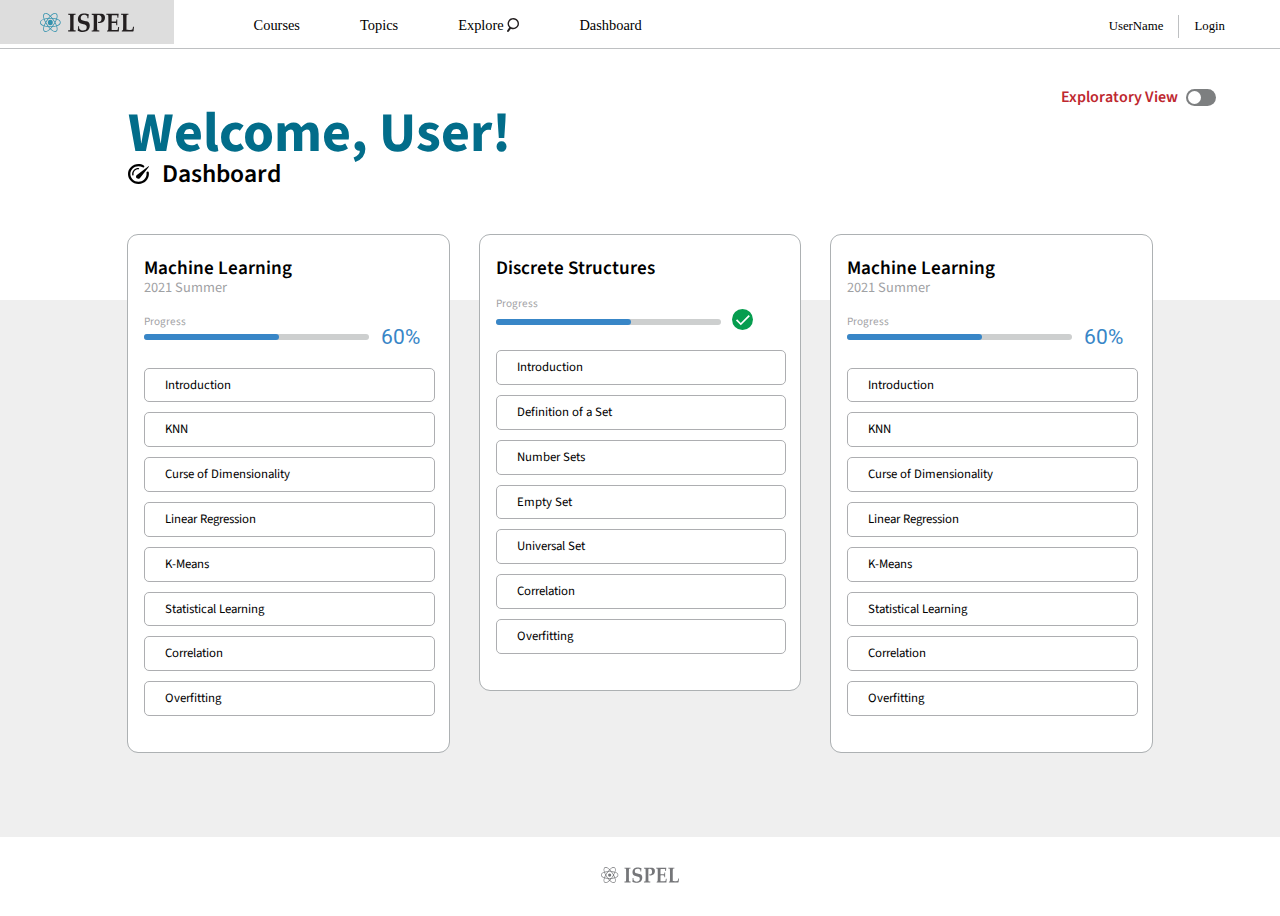
==== dashboard.html @ 9177a07e "init commit" ====
<!DOCTYPE html>
<html lang="en">
	<head>
		<meta charset="UTF-8">
		<meta name="viewport" content="width=device-width, initial-scale=1">
		<meta name="viewport" content="width=device-width, initial-scale=1.0">
		<title>Dashboard</title>
		<link rel="stylesheet" href="css/reset.css">
		<link rel="stylesheet" href="css/global_styles.css">
		<link rel="stylesheet" href="css/dashboard_styles.css">
	</head>
	<body>

		<nav class="ispel_nav">
			<ul class="ispel_nav_left">
				<li class="ispel_nav_logo"><img src="graphics/ispel_logo.svg" alt="ISPEL Logo"/></li>
				<li class="ispel_nav_item"><a href="#">Courses</a></li>
				<li class="ispel_nav_item"><a href="#">Topics</a></li>
				<li class="ispel_nav_item">
					<a href="#">Explore</a>
					<img class="explore_icon" style="height: 1em" src="graphics/explore_icon.svg" alt="Explore Icon"/>
				</li>
				<li class="ispel_nav_item"><a href="#">Dashboard</a></li>
			</ul>
			<ul class="ispel_nav_right">
				<li class="ispel_nav_item">UserName</li>
				<li class="ispel_nav_item">Login</li>
			</ul>
		</nav>

		<div class="dashboard_main_container">
			<div class="dashboard_container_one">
				<div class="dashboard_exploratory_switch">
					Exploratory View
					<label class="toggle_switch">
					  <input type="checkbox">
					  <span class="slider round"></span>
					</label>
				</div>
				<h1 class="dashboard_title">Welcome, User!</h1>
				<div class="dashboard_subtitle">
					<img class="dashboard_icon" style="height: .8em" src="graphics/dashboard_icon.svg" alt="Dashboard Icon"/>
					Dashboard
				</div>
			</div>
			<div class="dashboard_container_two">

				<div class="dashboard_card_container section group">
					<div class="dashboard_card col span_1_of_3">
						<div class="dashboard_card_inner_container">
							<h3 class="dashboard_card_title">Machine Learning</h3>
							<h4 class="dashboard_card_subtitle">2021 Summer</h4>
							<!-- Progress Bar Goes Here -->
							<div class="dashboard_card_progress">
								<div class="dashboard_card_progress_title">Progress</div>
								<div class="dashboard_card_progress_bar">
									<div class="dashboard_card_progress_bar_inner"></div>
								</div>
								<div class="dashboard_card_progress_figure">60%</div>
							</div>
							<ul class="dashboard_card_topic_list">
								<ul class="dashboard_card_topic_sublist">
									<li class="dashboard_card_topic dashboard_card_topic_incomplete">Introduction</li>
									<li class="dashboard_card_topic dashboard_card_topic_incomplete">KNN</li>
								</ul>
								<ul class="dashboard_card_topic_sublist">
									<li class="dashboard_card_topic dashboard_card_topic_incomplete">Curse of Dimensionality</li>
									<li class="dashboard_card_topic dashboard_card_topic_incomplete">Linear Regression</li>
								</ul>
								<ul class="dashboard_card_topic_sublist">
									<li class="dashboard_card_topic dashboard_card_topic_incomplete">K-Means</li>
									<li class="dashboard_card_topic dashboard_card_topic_incomplete">Statistical Learning</li>
								</ul>
								<ul class="dashboard_card_topic_sublist">
									<li class="dashboard_card_topic dashboard_card_topic_incomplete">Correlation</li>
									<li class="dashboard_card_topic dashboard_card_topic_incomplete">Overfitting</li>
								</ul>
							</ul>
						</div>
					</div>
					<div class="dashboard_card col span_1_of_3">
						<div class="dashboard_card_inner_container">
							<h3 class="dashboard_card_title">Discrete Structures</h3>
							<h4 class="dashboard_card_subtitle"></h4>
							<!-- Progress Bar Goes Here -->
							<div class="dashboard_card_progress">
								<div class="dashboard_card_progress_title">Progress</div>
								<div class="dashboard_card_progress_bar">
									<div class="dashboard_card_progress_bar_inner"></div>
								</div>
								<div class="dashboard_card_progress_figure">
									<img src="graphics/complete_checkmark.svg" style="height: 1em" alt="Complete Checkmark"/>
								</div>
							</div>
							<ul class="dashboard_card_topic_list">
								<ul class="dashboard_card_topic_sublist">
									<li class="dashboard_card_topic dashboard_card_topic_incomplete">Introduction</li>
								</ul>
								<ul class="dashboard_card_topic_sublist">
									<li class="dashboard_card_topic dashboard_card_topic_incomplete">Definition of a Set</li>
									<li class="dashboard_card_topic dashboard_card_topic_incomplete">Number Sets</li>
								</ul>
								<ul class="dashboard_card_topic_sublist">
									<li class="dashboard_card_topic dashboard_card_topic_incomplete">Empty Set</li>
									<li class="dashboard_card_topic dashboard_card_topic_incomplete">Universal Set</li>
								</ul>
								<ul class="dashboard_card_topic_sublist">
									<li class="dashboard_card_topic dashboard_card_topic_incomplete">Correlation</li>
									<li class="dashboard_card_topic dashboard_card_topic_incomplete">Overfitting</li>
								</ul>
							</ul>
						</div>
					</div>
					<div class="dashboard_card col span_1_of_3">
						<div class="dashboard_card_inner_container">
							<h3 class="dashboard_card_title">Machine Learning</h3>
							<h4 class="dashboard_card_subtitle">2021 Summer</h4>
							<!-- Progress Bar Goes Here -->
							<div class="dashboard_card_progress">
								<div class="dashboard_card_progress_title">Progress</div>
								<div class="dashboard_card_progress_bar">
									<div class="dashboard_card_progress_bar_inner"></div>
								</div>
								<div class="dashboard_card_progress_figure">60%</div>
							</div>
							<ul class="dashboard_card_topic_list">
								<ul class="dashboard_card_topic_sublist">
									<li class="dashboard_card_topic dashboard_card_topic_incomplete">Introduction</li>
									<li class="dashboard_card_topic dashboard_card_topic_incomplete">KNN</li>
								</ul>
								<ul class="dashboard_card_topic_sublist">
									<li class="dashboard_card_topic dashboard_card_topic_incomplete">Curse of Dimensionality</li>
									<li class="dashboard_card_topic dashboard_card_topic_incomplete">Linear Regression</li>
								</ul>
								<ul class="dashboard_card_topic_sublist">
									<li class="dashboard_card_topic dashboard_card_topic_incomplete">K-Means</li>
									<li class="dashboard_card_topic dashboard_card_topic_incomplete">Statistical Learning</li>
								</ul>
								<ul class="dashboard_card_topic_sublist">
									<li class="dashboard_card_topic dashboard_card_topic_incomplete">Correlation</li>
									<li class="dashboard_card_topic dashboard_card_topic_incomplete">Overfitting</li>
								</ul>
							</ul>
						</div>
					</div>
				</div>

			</div>
		</div>

	<footer>
		<ul class="footer_list">
			<li><img src="graphics/ispel_logo_greyscale.svg" style="height: 1em" alt="ISPEL Logo"/></li>
		</ul>
	</footer>

	</body>
</html>
---- css/global_styles.css ----
@import url("https://fonts.googleapis.com/css2?family=Source+Sans+3:wght@400;600;700&display=swap");
html {
  font-family: "Source Sans 3", sans-serif;
}

/*# sourceMappingURL=global_styles.css.map */
---- css/dashboard_styles.css ----
/* variables for adding borders globally. Use for testing purposes */
@import "../css/nav_styles.css";
@import "../css/dashboard_card.css";
@import "../css/footer_styles.css";
@import "../css/toggle_switch_styles.css";
body {
  margin: 0;
  min-width: 1000px;
}

.dashboard_main_container {
  width: 100%;
  border: none thin red;
}

.dashboard_container_one {
  width: 100%;
  border: none thin red;
  padding: 2.5em 0 7em 0;
}
.dashboard_container_one .dashboard_exploratory_switch {
  font-weight: 600;
  color: #be282f;
  width: 90%;
  margin: 0 auto;
  border: none thin red;
  text-align: right;
}
.dashboard_container_one .dashboard_exploratory_switch .toggle_switch {
  margin-left: 5px;
}
.dashboard_container_one .dashboard_title {
  font-size: 3.5em;
  font-weight: 700;
  color: #026D8A;
  width: 80%;
  margin: 0 auto;
  border: none thin red;
}
.dashboard_container_one .dashboard_subtitle {
  font-size: 1.6em;
  font-weight: 600;
  width: 80%;
  margin: 0 auto;
  border: none thin red;
}
.dashboard_container_one .dashboard_subtitle .dashboard_icon {
  position: relative;
  top: 2px;
  margin-right: 8px;
}

.dashboard_container_two {
  width: 100%;
  background-color: #efefef;
}
.dashboard_container_two .dashboard_card_container {
  width: 80%;
  margin: 0 auto;
  position: relative;
  top: -4.7em;
}

/*# sourceMappingURL=dashboard_styles.css.map */
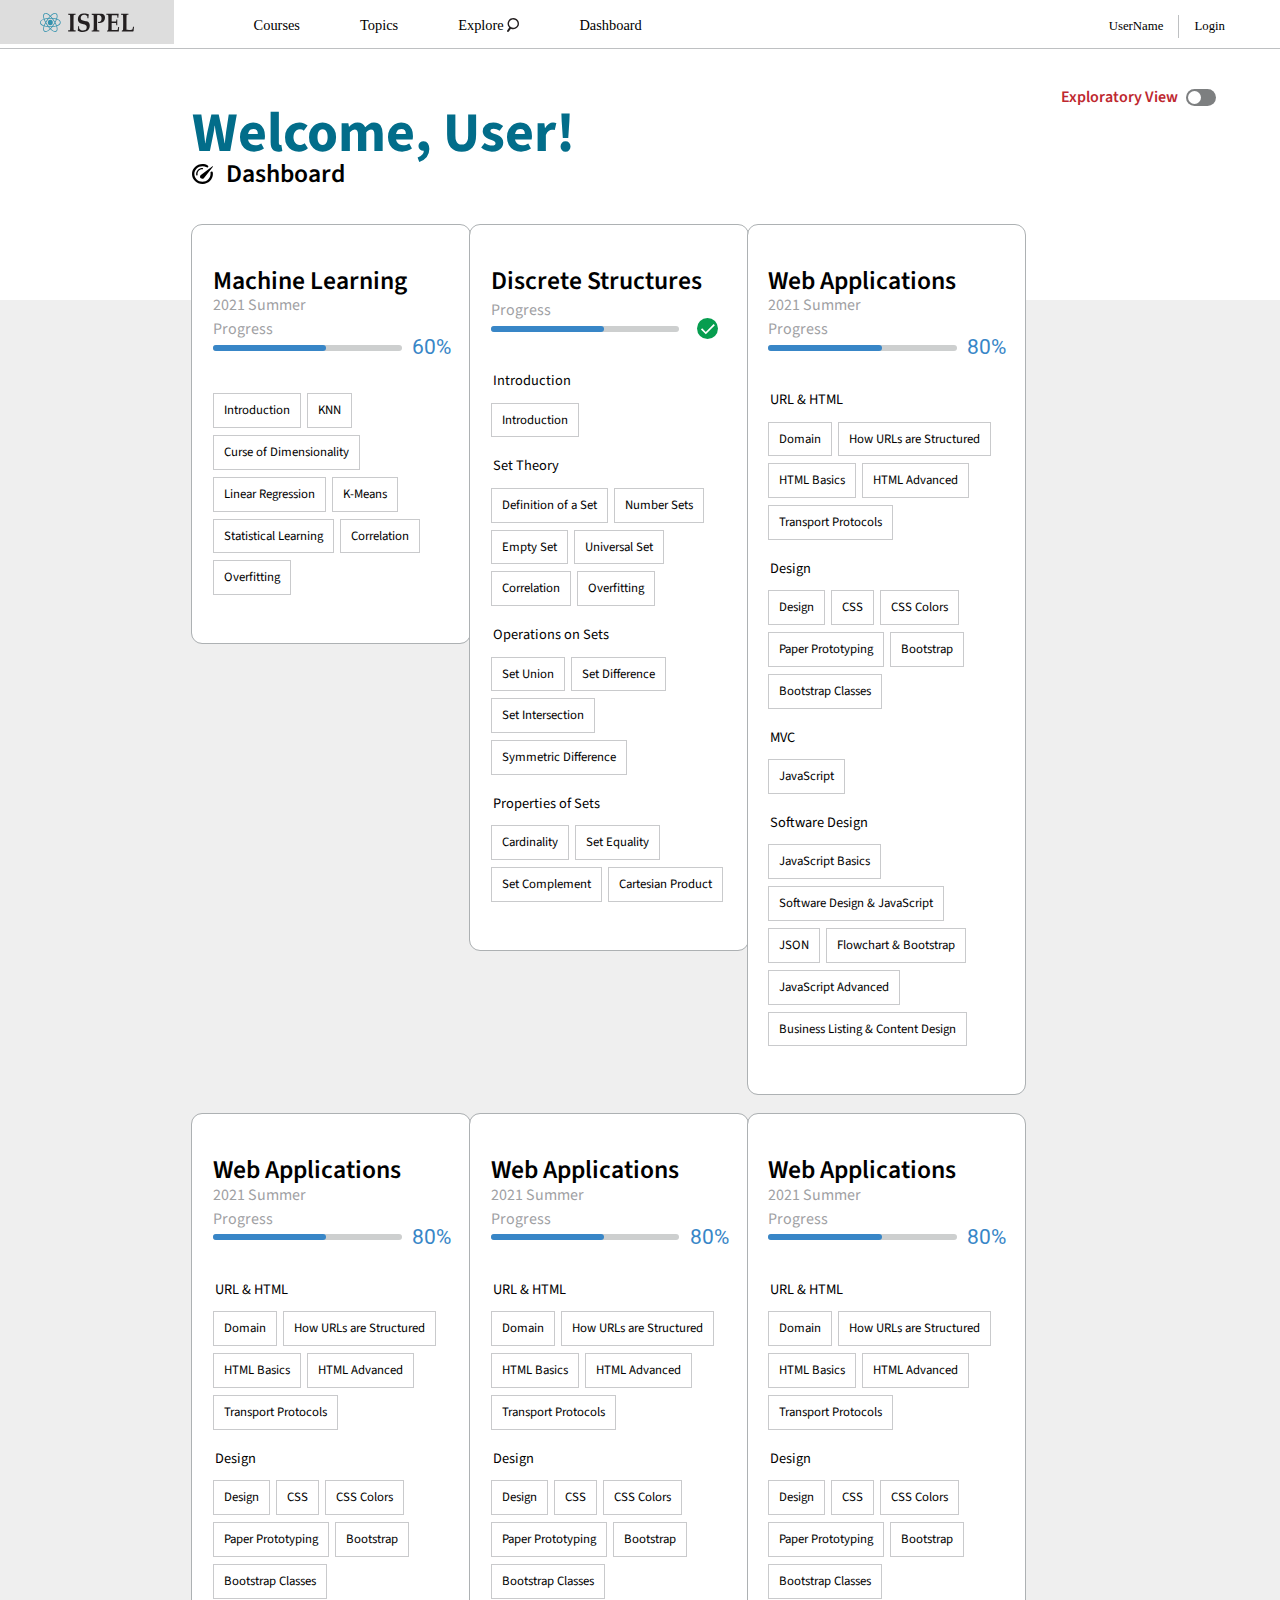
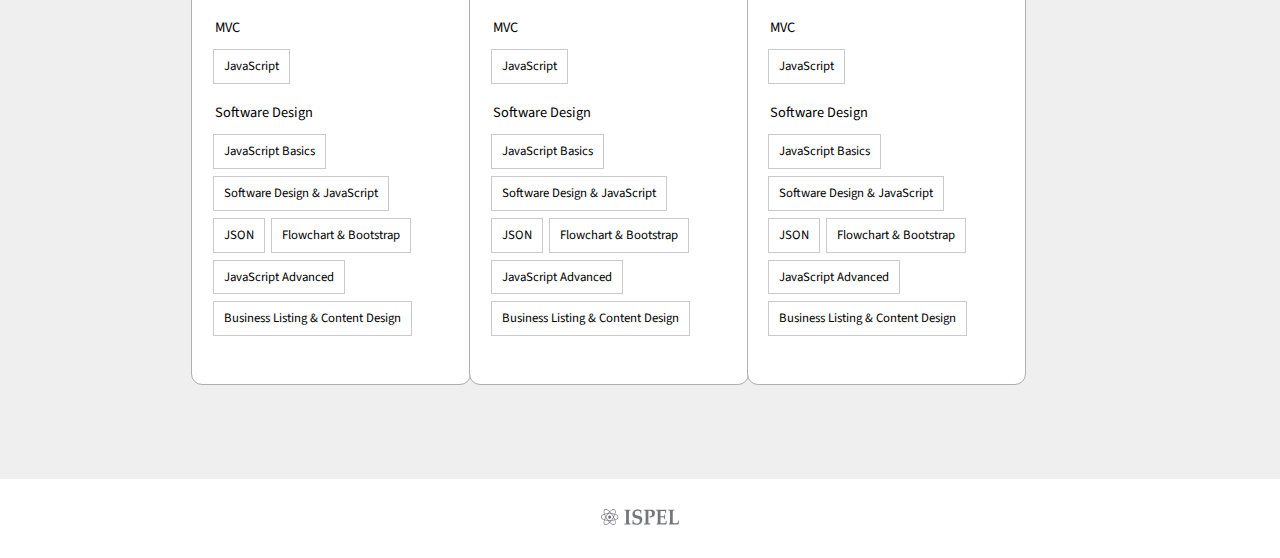
==== commit c52e848b: "Login and Dashboard CSS Complete" ====
--- a/dashboard.html
+++ b/dashboard.html
@@ -2,12 +2,14 @@
 <html lang="en">
 	<head>
 		<meta charset="UTF-8">
+		<link rel="preconnect" href="https://fonts.googleapis.com">
+		<link rel="preconnect" href="https://fonts.gstatic.com" crossorigin>
 		<meta name="viewport" content="width=device-width, initial-scale=1">
 		<meta name="viewport" content="width=device-width, initial-scale=1.0">
 		<title>Dashboard</title>
 		<link rel="stylesheet" href="css/reset.css">
 		<link rel="stylesheet" href="css/global_styles.css">
-		<link rel="stylesheet" href="css/dashboard_styles.css">
+		<link rel="stylesheet" href="css/dashboard/dashboard_styles.css">
 	</head>
 	<body>
 
@@ -45,8 +47,9 @@
 			</div>
 			<div class="dashboard_container_two">
 
-				<div class="dashboard_card_container section group">
-					<div class="dashboard_card col span_1_of_3">
+				<div class="dashboard_card_container grid">
+
+					<div class="grid-item dashboard_card">
 						<div class="dashboard_card_inner_container">
 							<h3 class="dashboard_card_title">Machine Learning</h3>
 							<h4 class="dashboard_card_subtitle">2021 Summer</h4>
@@ -62,23 +65,17 @@
 								<ul class="dashboard_card_topic_sublist">
 									<li class="dashboard_card_topic dashboard_card_topic_incomplete">Introduction</li>
 									<li class="dashboard_card_topic dashboard_card_topic_incomplete">KNN</li>
-								</ul>
-								<ul class="dashboard_card_topic_sublist">
 									<li class="dashboard_card_topic dashboard_card_topic_incomplete">Curse of Dimensionality</li>
 									<li class="dashboard_card_topic dashboard_card_topic_incomplete">Linear Regression</li>
-								</ul>
-								<ul class="dashboard_card_topic_sublist">
 									<li class="dashboard_card_topic dashboard_card_topic_incomplete">K-Means</li>
 									<li class="dashboard_card_topic dashboard_card_topic_incomplete">Statistical Learning</li>
-								</ul>
-								<ul class="dashboard_card_topic_sublist">
 									<li class="dashboard_card_topic dashboard_card_topic_incomplete">Correlation</li>
 									<li class="dashboard_card_topic dashboard_card_topic_incomplete">Overfitting</li>
 								</ul>
 							</ul>
 						</div>
 					</div>
-					<div class="dashboard_card col span_1_of_3">
+					<div class="grid-item dashboard_card">
 						<div class="dashboard_card_inner_container">
 							<h3 class="dashboard_card_title">Discrete Structures</h3>
 							<h4 class="dashboard_card_subtitle"></h4>
@@ -93,56 +90,221 @@
 								</div>
 							</div>
 							<ul class="dashboard_card_topic_list">
+								<h4 class="dashboard_topic_header">Introduction</h4>
 								<ul class="dashboard_card_topic_sublist">
 									<li class="dashboard_card_topic dashboard_card_topic_incomplete">Introduction</li>
 								</ul>
+								<h4 class="dashboard_topic_header">Set Theory</h4>
 								<ul class="dashboard_card_topic_sublist">
 									<li class="dashboard_card_topic dashboard_card_topic_incomplete">Definition of a Set</li>
 									<li class="dashboard_card_topic dashboard_card_topic_incomplete">Number Sets</li>
-								</ul>
-								<ul class="dashboard_card_topic_sublist">
 									<li class="dashboard_card_topic dashboard_card_topic_incomplete">Empty Set</li>
 									<li class="dashboard_card_topic dashboard_card_topic_incomplete">Universal Set</li>
-								</ul>
-								<ul class="dashboard_card_topic_sublist">
 									<li class="dashboard_card_topic dashboard_card_topic_incomplete">Correlation</li>
 									<li class="dashboard_card_topic dashboard_card_topic_incomplete">Overfitting</li>
 								</ul>
-							</ul>
-						</div>
-					</div>
-					<div class="dashboard_card col span_1_of_3">
-						<div class="dashboard_card_inner_container">
-							<h3 class="dashboard_card_title">Machine Learning</h3>
-							<h4 class="dashboard_card_subtitle">2021 Summer</h4>
-							<!-- Progress Bar Goes Here -->
-							<div class="dashboard_card_progress">
-								<div class="dashboard_card_progress_title">Progress</div>
-								<div class="dashboard_card_progress_bar">
-									<div class="dashboard_card_progress_bar_inner"></div>
-								</div>
-								<div class="dashboard_card_progress_figure">60%</div>
-							</div>
-							<ul class="dashboard_card_topic_list">
-								<ul class="dashboard_card_topic_sublist">
-									<li class="dashboard_card_topic dashboard_card_topic_incomplete">Introduction</li>
-									<li class="dashboard_card_topic dashboard_card_topic_incomplete">KNN</li>
-								</ul>
-								<ul class="dashboard_card_topic_sublist">
-									<li class="dashboard_card_topic dashboard_card_topic_incomplete">Curse of Dimensionality</li>
-									<li class="dashboard_card_topic dashboard_card_topic_incomplete">Linear Regression</li>
-								</ul>
-								<ul class="dashboard_card_topic_sublist">
-									<li class="dashboard_card_topic dashboard_card_topic_incomplete">K-Means</li>
-									<li class="dashboard_card_topic dashboard_card_topic_incomplete">Statistical Learning</li>
-								</ul>
-								<ul class="dashboard_card_topic_sublist">
-									<li class="dashboard_card_topic dashboard_card_topic_incomplete">Correlation</li>
-									<li class="dashboard_card_topic dashboard_card_topic_incomplete">Overfitting</li>
-								</ul>
-							</ul>
-						</div>
-					</div>
+								<h4 class="dashboard_topic_header">Operations on Sets</h4>
+								<ul class="dashboard_card_topic_sublist">
+									<li class="dashboard_card_topic dashboard_card_topic_incomplete">Set Union</li>
+									<li class="dashboard_card_topic dashboard_card_topic_incomplete">Set Difference</li>
+									<li class="dashboard_card_topic dashboard_card_topic_incomplete">Set Intersection</li>
+									<li class="dashboard_card_topic dashboard_card_topic_incomplete">Symmetric Difference</li>
+								</ul>
+								<h4 class="dashboard_topic_header">Properties of Sets</h4>
+								<ul class="dashboard_card_topic_sublist">
+									<li class="dashboard_card_topic dashboard_card_topic_incomplete">Cardinality</li>
+									<li class="dashboard_card_topic dashboard_card_topic_incomplete">Set Equality</li>
+									<li class="dashboard_card_topic dashboard_card_topic_incomplete">Set Complement</li>
+									<li class="dashboard_card_topic dashboard_card_topic_incomplete">Cartesian Product</li>
+								</ul>
+							</ul>
+						</div>
+					</div>
+					<div class="grid-item dashboard_card">
+						<div class="dashboard_card_inner_container">
+							<h3 class="dashboard_card_title">Web Applications</h3>
+							<h4 class="dashboard_card_subtitle">2021 Summer</h4>
+							<!-- Progress Bar Goes Here -->
+							<div class="dashboard_card_progress">
+								<div class="dashboard_card_progress_title">Progress</div>
+								<div class="dashboard_card_progress_bar">
+									<div class="dashboard_card_progress_bar_inner"></div>
+								</div>
+								<div class="dashboard_card_progress_figure">80%</div>
+							</div>
+							<ul class="dashboard_card_topic_list">
+								<h4 class="dashboard_topic_header">URL & HTML</h4>
+								<ul class="dashboard_card_topic_sublist">
+									<li class="dashboard_card_topic dashboard_card_topic_incomplete">Domain</li>
+									<li class="dashboard_card_topic dashboard_card_topic_incomplete">How URLs are Structured</li>
+									<li class="dashboard_card_topic dashboard_card_topic_incomplete">HTML Basics</li>
+									<li class="dashboard_card_topic dashboard_card_topic_incomplete">HTML Advanced</li>
+									<li class="dashboard_card_topic dashboard_card_topic_incomplete">Transport Protocols</li>
+								</ul>
+								<h4 class="dashboard_topic_header">Design</h4>
+								<ul class="dashboard_card_topic_sublist">
+									<li class="dashboard_card_topic dashboard_card_topic_incomplete">Design</li>
+									<li class="dashboard_card_topic dashboard_card_topic_incomplete">CSS</li>
+									<li class="dashboard_card_topic dashboard_card_topic_incomplete">CSS Colors</li>
+									<li class="dashboard_card_topic dashboard_card_topic_incomplete">Paper Prototyping</li>
+									<li class="dashboard_card_topic dashboard_card_topic_incomplete">Bootstrap</li>
+									<li class="dashboard_card_topic dashboard_card_topic_incomplete">Bootstrap Classes</li>
+								</ul>
+								<h4 class="dashboard_topic_header">MVC</h4>
+								<ul class="dashboard_card_topic_sublist">
+									<li class="dashboard_card_topic dashboard_card_topic_incomplete">JavaScript</li>
+								</ul>
+								<h4 class="dashboard_topic_header">Software Design</h4>
+								<ul class="dashboard_card_topic_sublist">
+									<li class="dashboard_card_topic dashboard_card_topic_incomplete">JavaScript Basics</li>
+									<li class="dashboard_card_topic dashboard_card_topic_incomplete">Software Design & JavaScript</li>
+									<li class="dashboard_card_topic dashboard_card_topic_incomplete">JSON</li>
+									<li class="dashboard_card_topic dashboard_card_topic_incomplete">Flowchart & Bootstrap</li>
+									<li class="dashboard_card_topic dashboard_card_topic_incomplete">JavaScript Advanced</li>
+									<li class="dashboard_card_topic dashboard_card_topic_incomplete">Business Listing & Content Design</li>
+								</ul>
+							</ul>
+						</div>
+					</div>
+					<div class="grid-item dashboard_card">
+						<div class="dashboard_card_inner_container">
+							<h3 class="dashboard_card_title">Web Applications</h3>
+							<h4 class="dashboard_card_subtitle">2021 Summer</h4>
+							<!-- Progress Bar Goes Here -->
+							<div class="dashboard_card_progress">
+								<div class="dashboard_card_progress_title">Progress</div>
+								<div class="dashboard_card_progress_bar">
+									<div class="dashboard_card_progress_bar_inner"></div>
+								</div>
+								<div class="dashboard_card_progress_figure">80%</div>
+							</div>
+							<ul class="dashboard_card_topic_list">
+								<h4 class="dashboard_topic_header">URL & HTML</h4>
+								<ul class="dashboard_card_topic_sublist">
+									<li class="dashboard_card_topic dashboard_card_topic_incomplete">Domain</li>
+									<li class="dashboard_card_topic dashboard_card_topic_incomplete">How URLs are Structured</li>
+									<li class="dashboard_card_topic dashboard_card_topic_incomplete">HTML Basics</li>
+									<li class="dashboard_card_topic dashboard_card_topic_incomplete">HTML Advanced</li>
+									<li class="dashboard_card_topic dashboard_card_topic_incomplete">Transport Protocols</li>
+								</ul>
+								<h4 class="dashboard_topic_header">Design</h4>
+								<ul class="dashboard_card_topic_sublist">
+									<li class="dashboard_card_topic dashboard_card_topic_incomplete">Design</li>
+									<li class="dashboard_card_topic dashboard_card_topic_incomplete">CSS</li>
+									<li class="dashboard_card_topic dashboard_card_topic_incomplete">CSS Colors</li>
+									<li class="dashboard_card_topic dashboard_card_topic_incomplete">Paper Prototyping</li>
+									<li class="dashboard_card_topic dashboard_card_topic_incomplete">Bootstrap</li>
+									<li class="dashboard_card_topic dashboard_card_topic_incomplete">Bootstrap Classes</li>
+								</ul>
+								<h4 class="dashboard_topic_header">MVC</h4>
+								<ul class="dashboard_card_topic_sublist">
+									<li class="dashboard_card_topic dashboard_card_topic_incomplete">JavaScript</li>
+								</ul>
+								<h4 class="dashboard_topic_header">Software Design</h4>
+								<ul class="dashboard_card_topic_sublist">
+									<li class="dashboard_card_topic dashboard_card_topic_incomplete">JavaScript Basics</li>
+									<li class="dashboard_card_topic dashboard_card_topic_incomplete">Software Design & JavaScript</li>
+									<li class="dashboard_card_topic dashboard_card_topic_incomplete">JSON</li>
+									<li class="dashboard_card_topic dashboard_card_topic_incomplete">Flowchart & Bootstrap</li>
+									<li class="dashboard_card_topic dashboard_card_topic_incomplete">JavaScript Advanced</li>
+									<li class="dashboard_card_topic dashboard_card_topic_incomplete">Business Listing & Content Design</li>
+								</ul>
+							</ul>
+						</div>
+					</div>
+					<div class="grid-item dashboard_card">
+						<div class="dashboard_card_inner_container">
+							<h3 class="dashboard_card_title">Web Applications</h3>
+							<h4 class="dashboard_card_subtitle">2021 Summer</h4>
+							<!-- Progress Bar Goes Here -->
+							<div class="dashboard_card_progress">
+								<div class="dashboard_card_progress_title">Progress</div>
+								<div class="dashboard_card_progress_bar">
+									<div class="dashboard_card_progress_bar_inner"></div>
+								</div>
+								<div class="dashboard_card_progress_figure">80%</div>
+							</div>
+							<ul class="dashboard_card_topic_list">
+								<h4 class="dashboard_topic_header">URL & HTML</h4>
+								<ul class="dashboard_card_topic_sublist">
+									<li class="dashboard_card_topic dashboard_card_topic_incomplete">Domain</li>
+									<li class="dashboard_card_topic dashboard_card_topic_incomplete">How URLs are Structured</li>
+									<li class="dashboard_card_topic dashboard_card_topic_incomplete">HTML Basics</li>
+									<li class="dashboard_card_topic dashboard_card_topic_incomplete">HTML Advanced</li>
+									<li class="dashboard_card_topic dashboard_card_topic_incomplete">Transport Protocols</li>
+								</ul>
+								<h4 class="dashboard_topic_header">Design</h4>
+								<ul class="dashboard_card_topic_sublist">
+									<li class="dashboard_card_topic dashboard_card_topic_incomplete">Design</li>
+									<li class="dashboard_card_topic dashboard_card_topic_incomplete">CSS</li>
+									<li class="dashboard_card_topic dashboard_card_topic_incomplete">CSS Colors</li>
+									<li class="dashboard_card_topic dashboard_card_topic_incomplete">Paper Prototyping</li>
+									<li class="dashboard_card_topic dashboard_card_topic_incomplete">Bootstrap</li>
+									<li class="dashboard_card_topic dashboard_card_topic_incomplete">Bootstrap Classes</li>
+								</ul>
+								<h4 class="dashboard_topic_header">MVC</h4>
+								<ul class="dashboard_card_topic_sublist">
+									<li class="dashboard_card_topic dashboard_card_topic_incomplete">JavaScript</li>
+								</ul>
+								<h4 class="dashboard_topic_header">Software Design</h4>
+								<ul class="dashboard_card_topic_sublist">
+									<li class="dashboard_card_topic dashboard_card_topic_incomplete">JavaScript Basics</li>
+									<li class="dashboard_card_topic dashboard_card_topic_incomplete">Software Design & JavaScript</li>
+									<li class="dashboard_card_topic dashboard_card_topic_incomplete">JSON</li>
+									<li class="dashboard_card_topic dashboard_card_topic_incomplete">Flowchart & Bootstrap</li>
+									<li class="dashboard_card_topic dashboard_card_topic_incomplete">JavaScript Advanced</li>
+									<li class="dashboard_card_topic dashboard_card_topic_incomplete">Business Listing & Content Design</li>
+								</ul>
+							</ul>
+						</div>
+					</div>
+					<div class="grid-item dashboard_card">
+						<div class="dashboard_card_inner_container">
+							<h3 class="dashboard_card_title">Web Applications</h3>
+							<h4 class="dashboard_card_subtitle">2021 Summer</h4>
+							<!-- Progress Bar Goes Here -->
+							<div class="dashboard_card_progress">
+								<div class="dashboard_card_progress_title">Progress</div>
+								<div class="dashboard_card_progress_bar">
+									<div class="dashboard_card_progress_bar_inner"></div>
+								</div>
+								<div class="dashboard_card_progress_figure">80%</div>
+							</div>
+							<ul class="dashboard_card_topic_list">
+								<h4 class="dashboard_topic_header">URL & HTML</h4>
+								<ul class="dashboard_card_topic_sublist">
+									<li class="dashboard_card_topic dashboard_card_topic_incomplete">Domain</li>
+									<li class="dashboard_card_topic dashboard_card_topic_incomplete">How URLs are Structured</li>
+									<li class="dashboard_card_topic dashboard_card_topic_incomplete">HTML Basics</li>
+									<li class="dashboard_card_topic dashboard_card_topic_incomplete">HTML Advanced</li>
+									<li class="dashboard_card_topic dashboard_card_topic_incomplete">Transport Protocols</li>
+								</ul>
+								<h4 class="dashboard_topic_header">Design</h4>
+								<ul class="dashboard_card_topic_sublist">
+									<li class="dashboard_card_topic dashboard_card_topic_incomplete">Design</li>
+									<li class="dashboard_card_topic dashboard_card_topic_incomplete">CSS</li>
+									<li class="dashboard_card_topic dashboard_card_topic_incomplete">CSS Colors</li>
+									<li class="dashboard_card_topic dashboard_card_topic_incomplete">Paper Prototyping</li>
+									<li class="dashboard_card_topic dashboard_card_topic_incomplete">Bootstrap</li>
+									<li class="dashboard_card_topic dashboard_card_topic_incomplete">Bootstrap Classes</li>
+								</ul>
+								<h4 class="dashboard_topic_header">MVC</h4>
+								<ul class="dashboard_card_topic_sublist">
+									<li class="dashboard_card_topic dashboard_card_topic_incomplete">JavaScript</li>
+								</ul>
+								<h4 class="dashboard_topic_header">Software Design</h4>
+								<ul class="dashboard_card_topic_sublist">
+									<li class="dashboard_card_topic dashboard_card_topic_incomplete">JavaScript Basics</li>
+									<li class="dashboard_card_topic dashboard_card_topic_incomplete">Software Design & JavaScript</li>
+									<li class="dashboard_card_topic dashboard_card_topic_incomplete">JSON</li>
+									<li class="dashboard_card_topic dashboard_card_topic_incomplete">Flowchart & Bootstrap</li>
+									<li class="dashboard_card_topic dashboard_card_topic_incomplete">JavaScript Advanced</li>
+									<li class="dashboard_card_topic dashboard_card_topic_incomplete">Business Listing & Content Design</li>
+								</ul>
+							</ul>
+						</div>
+					</div>
+
 				</div>
 
 			</div>
@@ -155,4 +317,11 @@
 	</footer>
 
 	</body>
+	<script
+	  src="https://code.jquery.com/jquery-3.6.4.min.js"
+	  integrity="sha256-oP6HI9z1XaZNBrJURtCoUT5SUnxFr8s3BzRl+cbzUq8="
+	  crossorigin="anonymous">
+	</script>
+	<script src="./js/masonry.js"></script>
+	<script src="./js/dashboard_scripts.js"></script>
 </html>--- a/css/dashboard/dashboard_styles.css
+++ b/css/dashboard/dashboard_styles.css
@@ -0,0 +1,315 @@
+/* variables for adding borders globally. Use for testing purposes */ /* Navigation */
+/* Variables for adding borders globally. Use for testing purposes */
+/* Navigation Fonts */
+@import url("https://fonts.cdnfonts.com/css/palatino-linotype"); /* Palatino Linotype https://www.cdnfonts.com/palatino-linotype.font */
+/* General styles---------------- */
+@import url("https://fonts.googleapis.com/css2?family=Roboto:wght@500&family=Source+Sans+3:wght@400;600;700&display=swap");
+.ispel_nav {
+  font-family: "Palatino Linotype", Palatino, Georgia, serif;
+  overflow: hidden;
+  border-bottom: solid thin #BEC0C2;
+}
+
+.ispel_nav li {
+  float: left;
+  display: block;
+  color: black;
+  text-align: center;
+  text-decoration: none;
+}
+
+/* Left Nav Bar--------------------- */
+.ispel_nav_left {
+  font-size: 0.9em;
+  /* Right margin on ispel logo */
+}
+.ispel_nav_left .ispel_nav_item {
+  padding: 18px 30px 15px 30px;
+}
+.ispel_nav_left li:first-child {
+  margin-right: 50px;
+}
+
+/* Right Nav Bar----------------------- */
+.ispel_nav_logo {
+  width: 6.5em;
+  padding: 13px 40px 10px 40px;
+}
+
+.ispel_nav_right {
+  font-size: 0.8em;
+  float: right;
+  margin-right: 40px;
+}
+.ispel_nav_right .ispel_nav_item {
+  align-content: center;
+  padding: 5px 15px 5px 15px;
+  margin: 15px 0 10px 0;
+}
+.ispel_nav_right .ispel_nav_item:first-child {
+  border-right: solid thin #BEC0C2;
+}
+
+/* Specificities----------------- */
+.explore_icon {
+  position: relative;
+  margin-top: -4px;
+  top: 2px;
+  left: 0;
+}
+
+.ispel_nav li:hover {
+  background-color: #ddd;
+  color: black;
+}
+
+footer {
+  text-align: center;
+}
+
+.footer_list {
+  margin: 30px auto;
+}
+
+.toggle_switch {
+  position: relative;
+  display: inline-block;
+  width: 30px;
+  height: 17px;
+}
+
+.toggle_switch input {
+  opacity: 0;
+  width: 0;
+  height: 0;
+}
+
+.slider {
+  position: absolute;
+  cursor: pointer;
+  top: 0;
+  left: 0;
+  right: 0;
+  bottom: 0;
+  background-color: #7d7f80;
+  -webkit-transition: 0.2s;
+  transition: 0.2s;
+}
+
+.slider:before {
+  position: absolute;
+  content: "";
+  height: 13px;
+  width: 13px;
+  left: 2px;
+  bottom: 2px;
+  background-color: white;
+  -webkit-transition: 0.2s;
+  transition: 0.2s;
+}
+
+input:checked + .slider {
+  background-color: #7d7f80;
+}
+
+input:focus + .slider {
+  box-shadow: 0 0 1px #7d7f80;
+}
+
+input:checked + .slider:before {
+  -webkit-transform: translateX(13px);
+  -ms-transform: translateX(13px);
+  transform: translateX(13px);
+}
+
+/* Rounded sliders */
+.slider.round {
+  border-radius: 17px;
+}
+
+.slider.round:before {
+  border-radius: 50%;
+}
+
+.dashboard_card {
+  border: solid thin solid thin #adb1b3;
+}
+
+.dashboard_card {
+  outline: solid thin #adb1b3;
+  border-radius: 10px;
+  background-color: white;
+  padding-top: 20px;
+  padding-bottom: 10px;
+}
+.dashboard_card .dashboard_card_inner_container {
+  width: 85%;
+  margin: 0 auto;
+  padding-top: 1.5em;
+  padding-bottom: 1em;
+}
+.dashboard_card .dashboard_card_inner_container .dashboard_card_title {
+  font-size: 1.6em;
+  font-weight: 600;
+  margin-bottom: 3px;
+}
+.dashboard_card .dashboard_card_inner_container .dashboard_card_subtitle {
+  font-size: 1em;
+  color: #9fa1a4;
+  margin-bottom: 8px;
+}
+.dashboard_card .dashboard_card_inner_container .dashboard_card_progress {
+  width: 100%;
+  height: 2em;
+  margin: 0;
+  margin-top: 5px;
+  margin-bottom: 2.5em;
+}
+.dashboard_card .dashboard_card_inner_container .dashboard_card_progress .dashboard_card_progress_title {
+  font-size: 1em;
+  color: #9fa1a4;
+}
+.dashboard_card .dashboard_card_inner_container .dashboard_card_progress .dashboard_card_progress_bar {
+  display: inline-block;
+  vertical-align: middle;
+  width: 80%;
+  height: 6px;
+  margin-right: 3%;
+  background-color: #cdcfcf;
+  border-radius: 10px;
+}
+.dashboard_card .dashboard_card_inner_container .dashboard_card_progress .dashboard_card_progress_bar .dashboard_card_progress_bar_inner {
+  width: 60%;
+  height: 100%;
+  background-color: #3886c7;
+  float: left;
+  border-radius: 10px;
+}
+.dashboard_card .dashboard_card_inner_container .dashboard_card_progress .dashboard_card_progress_figure {
+  display: inline-block;
+  align-content: center;
+  width: 15%;
+  vertical-align: middle;
+  font-family: "Roboto", sans-serif;
+  font-size: 1.3em;
+  color: #3886c7;
+}
+.dashboard_card .dashboard_card_inner_container .dashboard_card_progress .dashboard_card_progress_figure img {
+  display: block;
+  margin: 0 auto;
+}
+.dashboard_card .dashboard_card_inner_container .dashboard_card_topic_list {
+  width: 100%;
+}
+.dashboard_card .dashboard_card_inner_container .dashboard_card_topic_list .dashboard_topic_header {
+  font-size: 0.9em;
+  margin-bottom: 14px;
+  margin-left: 2px;
+}
+.dashboard_card .dashboard_card_inner_container .dashboard_card_topic_list .dashboard_card_topic_sublist {
+  width: 100%;
+  margin-bottom: 15px;
+}
+.dashboard_card .dashboard_card_inner_container .dashboard_card_topic_list .dashboard_card_topic_sublist .dashboard_card_topic {
+  display: inline-block;
+  font-size: 0.8em;
+  padding: 10px 10px;
+  margin-bottom: 7px;
+  margin-right: 3px;
+}
+.dashboard_card .dashboard_card_inner_container .dashboard_card_topic_list .dashboard_card_topic_sublist .dashboard_card_topic_completed {
+  background-color: #d9e6f0;
+}
+.dashboard_card .dashboard_card_inner_container .dashboard_card_topic_list .dashboard_card_topic_sublist .dashboard_card_topic_incomplete {
+  background-color: white;
+  border: solid thin #c9cacc;
+}
+.dashboard_card .dashboard_card_inner_container .dashboard_card_topic_list .dashboard_card_topic_sublist .dashboard_card_topic_incomplete:hover {
+  border: solid thin #64666c;
+}
+
+.grid, .grid-item {
+  box-sizing: border-box;
+}
+
+/* ---- grid ---- */
+.grid {
+  width: 100%;
+}
+
+/* clearfix */
+.grid:after {
+  content: "";
+  display: block;
+  clear: both;
+}
+
+/* ---- grid-item ---- */
+.grid-item {
+  width: 31%;
+  float: left;
+  background: white;
+  border-radius: 10px;
+  /* vertical gutter */
+  margin-bottom: 20px;
+}
+
+body {
+  margin: 0;
+  min-width: 1000px;
+}
+
+.dashboard_main_container {
+  width: 100%;
+  border: none thin red;
+}
+
+.dashboard_container_one {
+  width: 100%;
+  border: none thin red;
+  padding: 2.5em 0 7em 0;
+}
+.dashboard_container_one .dashboard_exploratory_switch {
+  font-weight: 600;
+  color: #be282f;
+  width: 90%;
+  margin: 0 auto;
+  border: none thin red;
+  text-align: right;
+}
+.dashboard_container_one .dashboard_exploratory_switch .toggle_switch {
+  margin-left: 5px;
+}
+.dashboard_container_one .dashboard_title {
+  font-size: 3.5em;
+  font-weight: 700;
+  color: #026D8A;
+  width: 70%;
+  margin: 0 auto;
+  border: none thin red;
+}
+.dashboard_container_one .dashboard_subtitle {
+  font-size: 1.6em;
+  font-weight: 600;
+  width: 70%;
+  margin: 0 auto;
+  border: none thin red;
+}
+.dashboard_container_one .dashboard_subtitle .dashboard_icon {
+  position: relative;
+  top: 2px;
+  margin-right: 8px;
+}
+
+.dashboard_container_two {
+  width: 100%;
+  background-color: #efefef;
+}
+.dashboard_container_two .dashboard_card_container {
+  width: 70%;
+  margin: 0 auto;
+  position: relative;
+  top: -4.7em;
+}
+
+/*# sourceMappingURL=dashboard_styles.css.map */
